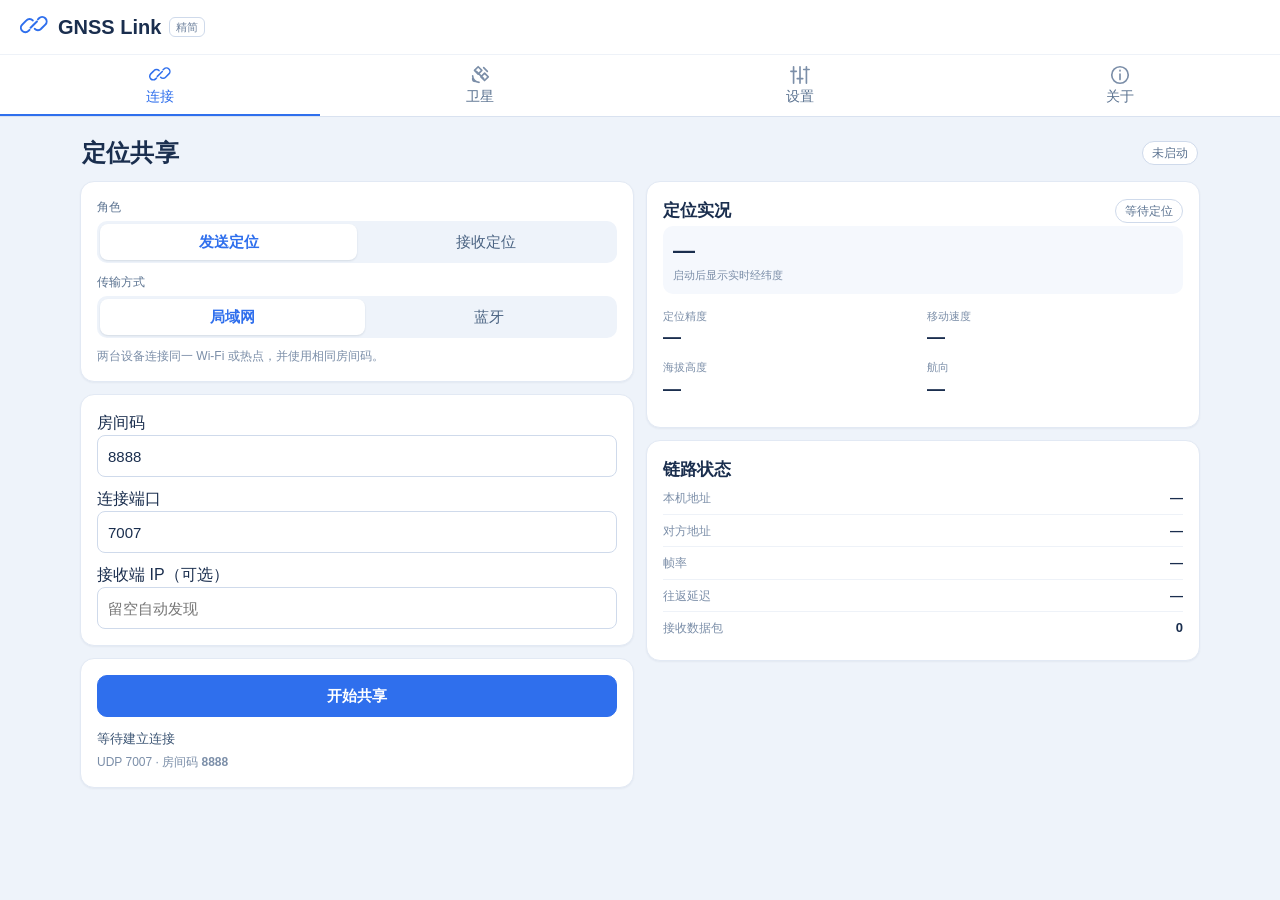
==== gpslink/app/src/main/assets/ui-lite/index.html @ b135b587 "feat: 最低版本降到 Android 4.4，按 WebView 内核自动切换精简界面 原生侧 - minSdk 26 -> 19；appcompat 1.7.0 -> 1.6.1（1.7.0 的" ====
<!doctype html>
<html lang="zh-CN">
  <head>
    <meta charset="utf-8" />
    <meta
      name="viewport"
      content="width=device-width,initial-scale=1,maximum-scale=1,user-scalable=no"
    />
    <title>GNSS Link</title>
    <link rel="stylesheet" href="app.css" />
  </head>
  <body>
    <!-- 图标与国旗：老内核要求 <use> 走 xlink:href，symbol 自带 viewBox -->
    <svg class="symbols" xmlns:xlink="http://www.w3.org/1999/xlink" aria-hidden="true">
      <defs>
        <symbol id="link" viewBox="0 0 24 24">
          <path
            d="m9 15 6-6M8 17l-1 1a4 4 0 0 1-6-6l4-4a4 4 0 0 1 6 0m2 8a4 4 0 0 0 6 0l4-4a4 4 0 0 0-6-6l-1 1"
            transform="translate(1 0) scale(.9)"
          />
        </symbol>
        <symbol id="sat" viewBox="0 0 24 24">
          <path
            d="m8 8 8 8m-6-13 4 4-4 4-4-4Zm7 7 4 4-4 4-4-4ZM4 13a7 7 0 0 0 7 7m-7-4a3 3 0 0 0 3 3m9-15 4 4"
          />
        </symbol>
        <symbol id="settings" viewBox="0 0 24 24">
          <path d="M5 3v18m7-18v18m7-18v18M2 8h6m1 8h6m1-10h6" />
        </symbol>
        <symbol id="info" viewBox="0 0 24 24">
          <circle cx="12" cy="12" r="9" />
          <path d="M12 11v6m0-10v.6" />
        </symbol>
        <symbol id="arrow" viewBox="0 0 24 24">
          <path d="M4 12h16m-6-6 6 6-6 6" />
        </symbol>
        <symbol id="flag-us" viewBox="0 0 24 16">
          <rect width="24" height="16" fill="#fff" />
          <g fill="#c8102e">
            <rect width="24" height="2.29" y="0" />
            <rect width="24" height="2.29" y="4.57" />
            <rect width="24" height="2.29" y="9.14" />
            <rect width="24" height="2.29" y="13.71" />
          </g>
          <rect width="10" height="9.14" fill="#3d4f9f" />
        </symbol>
        <symbol id="flag-cn" viewBox="0 0 24 16">
          <rect width="24" height="16" fill="#de2910" />
          <path
            d="M4.4 2.1 5.44 4.72 8.25 4.85 6.05 6.5 6.8 9.2 4.4 7.6 2 9.2 2.75 6.5 .55 4.85 3.36 4.72Z"
            fill="#ffde00"
          />
          <g fill="#ffde00">
            <circle cx="7.4" cy="2.4" r=".62" />
            <circle cx="8.6" cy="3.9" r=".62" />
            <circle cx="8.5" cy="5.9" r=".62" />
            <circle cx="7.2" cy="7.3" r=".62" />
          </g>
        </symbol>
        <symbol id="flag-ru" viewBox="0 0 24 16">
          <rect width="24" height="5.34" fill="#fff" />
          <rect width="24" height="5.34" y="5.34" fill="#0039a6" />
          <rect width="24" height="5.34" y="10.68" fill="#d52b1e" />
        </symbol>
        <symbol id="flag-eu" viewBox="0 0 24 16">
          <rect width="24" height="16" fill="#003399" />
          <g fill="#ffcc00">
            <circle cx="12" cy="3.1" r=".85" />
            <circle cx="12" cy="12.9" r=".85" />
            <circle cx="6.9" cy="4.6" r=".85" />
            <circle cx="17.1" cy="4.6" r=".85" />
            <circle cx="4.2" cy="8" r=".85" />
            <circle cx="19.8" cy="8" r=".85" />
            <circle cx="6.9" cy="11.4" r=".85" />
            <circle cx="17.1" cy="11.4" r=".85" />
          </g>
        </symbol>
        <symbol id="flag-jp" viewBox="0 0 24 16">
          <rect width="24" height="16" fill="#fff" />
          <circle cx="12" cy="8" r="4.2" fill="#bc002d" />
        </symbol>
        <symbol id="flag-in" viewBox="0 0 24 16">
          <rect width="24" height="5.34" fill="#ff9933" />
          <rect width="24" height="5.34" y="5.34" fill="#fff" />
          <rect width="24" height="5.34" y="10.68" fill="#138808" />
          <circle cx="12" cy="8" r="1.8" fill="none" stroke="#000080" stroke-width=".55" />
          <circle cx="12" cy="8" r=".45" fill="#000080" />
        </symbol>
        <symbol id="flag-globe" viewBox="0 0 24 16">
          <rect width="24" height="16" fill="#5b6b82" />
          <circle cx="12" cy="8" r="5" fill="none" stroke="#dfe8f5" stroke-width=".8" />
          <ellipse cx="12" cy="8" rx="2.2" ry="5" fill="none" stroke="#dfe8f5" stroke-width=".7" />
          <path d="M7 5.6h10M7 10.4h10" stroke="#dfe8f5" stroke-width=".7" />
        </symbol>
      </defs>
    </svg>

    <header class="topbar">
      <div class="brand">
        <span class="brand-icon"><svg><use xlink:href="#link" /></svg></span>
        <b>GNSS Link</b>
        <span class="brand-tag">精简</span>
      </div>
      <div class="tabs" id="tabs">
        <button type="button" class="tab on" data-tab="link" aria-selected="true">
          <svg><use xlink:href="#link" /></svg><span>连接</span>
        </button>
        <button type="button" class="tab" data-tab="satellites" aria-selected="false">
          <svg><use xlink:href="#sat" /></svg><span>卫星</span>
        </button>
        <button type="button" class="tab" data-tab="settings" aria-selected="false">
          <svg><use xlink:href="#settings" /></svg><span>设置</span>
        </button>
        <button type="button" class="tab" data-tab="about" aria-selected="false">
          <svg><use xlink:href="#info" /></svg><span>关于</span>
        </button>
      </div>
    </header>

    <main>
      <!-- ==================== 连接 ==================== -->
      <section class="page" id="page-link">
        <div class="page-head">
          <h1>定位共享</h1>
          <span class="state" id="state">未启动</span>
        </div>

        <div class="cols">
          <div class="col">
            <div class="card">
              <div class="field">
                <span class="label">角色</span>
                <div class="seg" id="role">
                  <button type="button" class="seg-btn on" data-value="sender" aria-selected="true">发送定位</button>
                  <button type="button" class="seg-btn" data-value="receiver" aria-selected="false">接收定位</button>
                </div>
              </div>
              <div class="field">
                <span class="label">传输方式</span>
                <div class="seg" id="mode">
                  <button type="button" class="seg-btn on" data-value="lan" aria-selected="true">局域网</button>
                  <button type="button" class="seg-btn" data-value="bt" aria-selected="false">蓝牙</button>
                </div>
              </div>
              <p class="hint" id="action-hint">两台设备连接同一 Wi-Fi 或热点，并使用相同房间码。</p>
            </div>

            <div class="card">
              <div class="field">
                <label for="sid">房间码</label>
                <input id="sid" type="text" maxlength="64" autocomplete="off" value="8888" />
              </div>
              <div id="lan-settings">
                <div class="field">
                  <label for="port">连接端口</label>
                  <input id="port" type="number" min="1024" max="65535" value="7007" />
                </div>
                <div class="field">
                  <label for="host">接收端 IP（可选）</label>
                  <input id="host" type="text" autocomplete="off" placeholder="留空自动发现" />
                </div>
              </div>
              <div id="bt-settings" hidden>
                <span class="label">蓝牙设备</span>
                <div class="inline-row">
                  <span class="value" id="bt-device">未选择设备</span>
                  <button type="button" class="btn small" id="pick-bt">选择设备</button>
                </div>
                <p class="hint">共享端选择已配对的接收设备，接收端直接开始接收。</p>
              </div>
            </div>

            <div class="card">
              <div class="btn-row">
                <button type="button" class="btn primary block" id="start">开始共享</button>
                <button type="button" class="btn danger block" id="stop" hidden>停止共享</button>
              </div>
              <p class="note" id="peer">等待建立连接</p>
              <p class="note dim">
                <span id="mode-label">UDP 7007</span> · 房间码
                <b id="room-label">8888</b>
              </p>
            </div>
          </div>

          <div class="col">
            <div class="card">
              <div class="card-head">
                <h2>定位实况</h2>
                <span class="badge" id="fix-badge">等待定位</span>
              </div>
              <div class="coord">
                <b id="coordinates">—</b>
                <small id="coord-sub">启动后显示实时经纬度</small>
              </div>
              <div class="metrics">
                <div class="metric"><span>定位精度</span><b id="accuracy">—</b></div>
                <div class="metric"><span>移动速度</span><b id="speed">—</b></div>
                <div class="metric"><span>海拔高度</span><b id="altitude">—</b></div>
                <div class="metric"><span>航向</span><b id="bearing">—</b></div>
              </div>
              <p class="note dim" id="age"></p>
            </div>

            <div class="card">
              <div class="card-head">
                <h2>链路状态</h2>
              </div>
              <div class="kv"><span>本机地址</span><b id="local-ip">—</b></div>
              <div class="kv"><span>对方地址</span><b id="peer-addr">—</b></div>
              <div class="kv"><span>帧率</span><b id="rate">—</b></div>
              <div class="kv"><span id="latency-label">往返延迟</span><b id="latency">—</b></div>
              <div class="kv"><span>接收数据包</span><b id="packets">0</b></div>
            </div>
          </div>
        </div>
      </section>

      <!-- ==================== 卫星 ==================== -->
      <section class="page" id="page-satellites" hidden>
        <div class="page-head">
          <h1>卫星观测</h1>
          <span class="badge" id="sat-count">可见 0 · 定位 0</span>
        </div>
        <div class="card">
          <p class="note dim" id="sat-source">本机 GNSS 信号</p>
          <div class="sat-head">
            <span class="c-id">卫星</span>
            <span class="c-band">频段</span>
            <span class="c-cn0">信号 dB-Hz</span>
          </div>
          <div class="sat-body" id="sat-body">
            <p class="note dim">等待卫星数据</p>
          </div>
          <p class="hint" id="sat-hint">开启系统定位，到室外或窗边接收信号。</p>
        </div>
      </section>

      <!-- ==================== 设置 ==================== -->
      <section class="page" id="page-settings" hidden>
        <div class="page-head">
          <h1>偏好设置</h1>
        </div>

        <div class="cols">
          <div class="col">
            <div class="card">
              <h2>定位频率</h2>
              <span class="label">发送采样</span>
              <div class="seg" id="sample">
                <button type="button" class="seg-btn on" data-value="1000" aria-selected="true">1 Hz</button>
                <button type="button" class="seg-btn" data-value="500" aria-selected="false">2 Hz</button>
                <button type="button" class="seg-btn" data-value="200" aria-selected="false">5 Hz</button>
                <button type="button" class="seg-btn" data-value="100" aria-selected="false">10 Hz</button>
              </div>
              <span class="label">接收注入</span>
              <div class="seg" id="inject">
                <button type="button" class="seg-btn" data-value="1000" aria-selected="false">1 Hz</button>
                <button type="button" class="seg-btn" data-value="200" aria-selected="false">5 Hz</button>
                <button type="button" class="seg-btn on" data-value="100" aria-selected="true">10 Hz</button>
              </div>
              <p class="hint">实际采样频率取决于发送设备的定位能力。</p>
            </div>

            <div class="card">
              <h2>界面显示</h2>
              <span class="label">屏幕方向</span>
              <div class="seg" id="orientation">
                <button type="button" class="seg-btn on" data-value="auto" aria-selected="true">跟随系统</button>
                <button type="button" class="seg-btn" data-value="landscape" aria-selected="false">强制横屏</button>
                <button type="button" class="seg-btn" data-value="portrait" aria-selected="false">强制竖屏</button>
              </div>
              <p class="hint">车机把界面锁成竖屏时，可在这里强制横屏。</p>
            </div>
          </div>

          <div class="col">
            <div class="card">
              <h2>开关</h2>
              <label class="switch-row">
                <span class="switch-text">
                  <span class="switch-label">开机自动启动</span>
                  <span class="hint" id="autostart-hint">按上次使用的角色与参数自动运行。</span>
                </span>
                <input type="checkbox" class="switch" id="autostart" />
              </label>

              <label class="switch-row">
                <span class="switch-text">
                  <span class="switch-label">NMEA 输出</span>
                  <span class="hint" id="nmea-state">未开启</span>
                </span>
                <input type="checkbox" class="switch" id="nmea" />
              </label>
              <div class="field">
                <label for="nmea-port">NMEA 端口</label>
                <input id="nmea-port" type="number" min="1024" max="65535" value="10110" />
              </div>

              <label class="switch-row">
                <span class="switch-text">
                  <span class="switch-label">轨迹记录</span>
                  <span class="hint">收到定位时按帧落盘，可离线回放。</span>
                </span>
                <input type="checkbox" class="switch" id="track-toggle" />
              </label>
            </div>

            <div class="card">
              <div class="card-head">
                <h2>设备授权</h2>
              </div>
              <div class="kv"><span>定位权限</span><b id="check-location">待检查</b></div>
              <div class="kv"><span>模拟位置应用</span><b id="check-mock">待检查</b></div>
              <div class="btn-row">
                <button type="button" class="btn small" id="permissions">授予权限</button>
                <button type="button" class="btn small" id="mock">开发者选项</button>
                <button type="button" class="btn small" id="recheck">重新检查</button>
              </div>
              <p class="hint">接收端需把 GNSS Link 设为模拟位置应用。</p>
            </div>

            <div class="card">
              <h2>运行日志</h2>
              <pre class="logs" id="logs">暂无日志</pre>
            </div>
          </div>
        </div>
      </section>

      <!-- ==================== 关于 ==================== -->
      <section class="page" id="page-about" hidden>
        <div class="page-head">
          <h1>关于</h1>
        </div>

        <div class="cols">
          <div class="col">
            <div class="card">
              <div class="about-head">
                <span class="about-icon"><svg><use xlink:href="#link" /></svg></span>
                <div>
                  <b class="about-name">GNSS Link</b>
                  <span class="hint">把本机定位共享到平板或车机</span>
                  <div class="about-version">版本 <b id="about-version">1.2.6</b></div>
                </div>
              </div>
            </div>

            <div class="card">
              <h2>作者</h2>
              <p class="value">小磊</p>
            </div>

            <div class="card">
              <h2>更新</h2>
              <div class="btn-row">
                <button type="button" class="btn" id="check-update">检查更新</button>
                <button type="button" class="btn" id="open-log">更新日志</button>
              </div>
              <p class="hint" id="update-state">当前版本 1.2.6，点按钮可立即检查。</p>
            </div>
          </div>

          <div class="col">
            <div class="card">
              <h2>GitHub 项目</h2>
              <p class="value link">https://github.com/zhaokelei/gnss-link</p>
              <div class="btn-row">
                <button type="button" class="btn small" data-open="https://github.com/zhaokelei/gnss-link">打开</button>
                <button type="button" class="btn small" data-copy="https://github.com/zhaokelei/gnss-link">复制</button>
              </div>
            </div>

            <div class="card">
              <h2>主页</h2>
              <p class="value link">www.iqiq.cn</p>
              <div class="btn-row">
                <button type="button" class="btn small" data-open="https://www.iqiq.cn">打开</button>
                <button type="button" class="btn small" data-copy="https://www.iqiq.cn">复制</button>
              </div>
            </div>
          </div>
        </div>
      </section>
    </main>

    <div class="modal" id="log-modal" hidden>
      <div class="modal-mask" id="log-mask"></div>
      <div class="modal-card">
        <div class="card-head">
          <h2>更新日志</h2>
          <button type="button" class="btn small" id="log-close">关闭</button>
        </div>
        <div class="log-body" id="log-body">
          <p class="hint">正在获取…</p>
        </div>
        <button type="button" class="btn small block" id="log-retry" hidden>重试</button>
      </div>
    </div>

    <div class="notice" id="notice" hidden></div>

    <script src="app.js"></script>
  </body>
</html>
---- gpslink/app/src/main/assets/ui-lite/app.css ----
/* GNSS Link · 精简界面（低版本 WebView / Chromium 30+ 车机）
   兼容约束：不使用 CSS 变量、gap、grid、clamp、inset、aspect-ratio、
   backdrop-filter、color-mix。全部字面色值，纯色卡片。 */

* {
  box-sizing: border-box;
}

/* 老内核的 UA 样式 [hidden]{display:none} 会被 .btn.block 之类的 display 覆盖 */
[hidden] {
  display: none !important;
}

html,
body {
  margin: 0;
  padding: 0;
}

body {
  background: #eef3fa;
  color: #1a2e4e;
  font-family: "Droid Sans Fallback", "Noto Sans CJK SC", "Source Han Sans SC",
    "Microsoft YaHei", "Helvetica Neue", Arial, sans-serif;
  font-size: 14px;
  line-height: 1.5;
  -webkit-text-size-adjust: 100%;
}

b,
h1,
h2 {
  font-weight: bold;
}

h1 {
  margin: 0;
  font-size: 19px;
  letter-spacing: 0.2px;
}

h2 {
  margin: 0 0 8px;
  font-size: 15px;
}

.symbols {
  position: absolute;
  width: 0;
  height: 0;
  overflow: hidden;
}

/* ==================== 顶栏 ==================== */
.topbar {
  background: #ffffff;
  border-bottom: 1px solid #d9e2f0;
}

.brand {
  display: -webkit-flex;
  display: flex;
  -webkit-align-items: center;
  align-items: center;
  height: 46px;
  padding: 0 12px;
}

.brand-icon {
  width: 24px;
  height: 24px;
  margin-right: 6px;
}

.brand-icon svg,
.about-icon svg {
  display: block;
  width: 22px;
  height: 22px;
  fill: none;
  stroke: #2f6fed;
  stroke-width: 1.9;
  stroke-linecap: round;
  stroke-linejoin: round;
}

.brand b {
  font-size: 17px;
}

.brand-tag {
  margin-left: 8px;
  padding: 1px 6px;
  border: 1px solid #cfdaeb;
  border-radius: 6px;
  color: #6b7f9b;
  font-size: 11px;
  line-height: 16px;
}

.tabs {
  display: -webkit-flex;
  display: flex;
  border-top: 1px solid #eef2f8;
}

.tab {
  -webkit-flex: 1 1 auto;
  flex: 1 1 auto;
  display: block;
  padding: 7px 2px 6px;
  border: 0;
  border-bottom: 2px solid transparent;
  background: transparent;
  color: #5a7290;
  font-family: inherit;
  font-size: 12px;
  text-align: center;
  -webkit-appearance: none;
  appearance: none;
}

.tab svg {
  display: block;
  width: 20px;
  height: 20px;
  margin: 0 auto 2px;
  fill: none;
  stroke: #7b8ea8;
  stroke-width: 1.8;
  stroke-linecap: round;
  stroke-linejoin: round;
}

.tab span {
  display: block;
}

.tab.on {
  border-bottom-color: #2f6fed;
  color: #2f6fed;
}

.tab.on svg {
  stroke: #2f6fed;
}

/* ==================== 页面骨架 ==================== */
main {
  padding: 10px 10px 24px;
}

.page[hidden] {
  display: none;
}

.page-head {
  display: -webkit-flex;
  display: flex;
  -webkit-align-items: center;
  align-items: center;
  -webkit-justify-content: space-between;
  justify-content: space-between;
  margin: 2px 2px 10px;
}

.state,
.badge {
  display: inline-block;
  padding: 2px 9px;
  border: 1px solid #cfdaeb;
  border-radius: 20px;
  background: #ffffff;
  color: #5a7290;
  font-size: 12px;
  font-weight: normal;
  line-height: 18px;
  white-space: nowrap;
}

.state.online,
.badge.ok {
  border-color: #b7dcc6;
  background: #eef8f1;
  color: #1f8a4c;
}

.state.waiting {
  border-color: #efd8ae;
  background: #fdf6e8;
  color: #9a6a13;
}

/* ==================== 卡片 ==================== */
.cols {
  margin: 0;
}

.card {
  margin: 0 0 10px;
  padding: 12px;
  border: 1px solid #e2e9f4;
  border-radius: 12px;
  background: #ffffff;
  box-shadow: 0 1px 2px rgba(26, 46, 78, 0.05);
}

.card-head {
  display: -webkit-flex;
  display: flex;
  -webkit-align-items: center;
  align-items: center;
  -webkit-justify-content: space-between;
  justify-content: space-between;
}

.card-head h2 {
  margin: 0;
}

/* ==================== 分段控件 ==================== */
.field {
  margin-bottom: 10px;
}

.field:last-child {
  margin-bottom: 0;
}

.label {
  display: block;
  margin: 0 0 5px;
  color: #5a7290;
  font-size: 12px;
}

.seg {
  display: -webkit-flex;
  display: flex;
  padding: 3px;
  border-radius: 10px;
  background: #eef3fa;
}

.seg-btn {
  -webkit-flex: 1 1 auto;
  flex: 1 1 auto;
  padding: 8px 4px;
  border: 0;
  border-radius: 8px;
  background: transparent;
  color: #4a6382;
  font-family: inherit;
  font-size: 13px;
  line-height: 18px;
  -webkit-appearance: none;
  appearance: none;
}

.seg-btn.on {
  background: #ffffff;
  color: #2f6fed;
  font-weight: bold;
  box-shadow: 0 1px 2px rgba(26, 46, 78, 0.12);
}

.seg-btn[disabled] {
  opacity: 0.6;
}

/* ==================== 表单 ==================== */
label {
  display: block;
}

input[type="text"],
input[type="number"] {
  display: block;
  width: 100%;
  height: 38px;
  padding: 0 10px;
  border: 1px solid #cfdaeb;
  border-radius: 8px;
  background: #ffffff;
  color: #1a2e4e;
  font-family: inherit;
  font-size: 14px;
  -webkit-appearance: none;
  appearance: none;
}

input[disabled] {
  background: #f4f7fc;
  color: #8fa2b9;
}

.hint {
  display: block;
  margin: 6px 0 0;
  color: #7b8ea8;
  font-size: 12px;
  line-height: 1.45;
}

.switch-text .hint {
  margin-top: 2px;
}

.note {
  margin: 8px 0 0;
  color: #3c5574;
  font-size: 13px;
}

.note.dim {
  margin-top: 4px;
  color: #7b8ea8;
  font-size: 12px;
}

.value {
  margin: 0;
  color: #1a2e4e;
  font-size: 14px;
  word-wrap: break-word;
  word-break: break-all;
}

.value.link {
  color: #2f6fed;
}

.inline-row {
  display: -webkit-flex;
  display: flex;
  -webkit-align-items: center;
  align-items: center;
  -webkit-justify-content: space-between;
  justify-content: space-between;
  padding: 6px 0;
  border-bottom: 1px solid #eef2f8;
}

.inline-row .value {
  -webkit-flex: 1 1 auto;
  flex: 1 1 auto;
  padding-right: 10px;
  color: #3c5574;
  font-size: 13px;
}

/* ==================== 按钮 ==================== */
.btn {
  display: inline-block;
  height: 40px;
  padding: 0 14px;
  border: 1px solid #cfdaeb;
  border-radius: 10px;
  background: #ffffff;
  color: #1a2e4e;
  font-family: inherit;
  font-size: 14px;
  line-height: 38px;
  text-align: center;
  -webkit-appearance: none;
  appearance: none;
}

.btn.primary {
  border-color: #2f6fed;
  background: #2f6fed;
  color: #ffffff;
  font-weight: bold;
}

.btn.danger {
  border-color: #e2b6b2;
  color: #b93b32;
}

.btn.small {
  height: 32px;
  padding: 0 10px;
  border-radius: 8px;
  font-size: 12px;
  line-height: 30px;
}

.btn.block {
  display: block;
  width: 100%;
}

.btn[disabled] {
  opacity: 0.5;
}

.btn-row {
  display: -webkit-flex;
  display: flex;
  -webkit-flex-wrap: wrap;
  flex-wrap: wrap;
  margin: 0 -4px;
}

.btn-row .btn {
  -webkit-flex: 1 1 auto;
  flex: 1 1 auto;
  margin: 0 4px 4px;
}

/* ==================== 开关行 ==================== */
.switch-row {
  display: -webkit-flex;
  display: flex;
  -webkit-align-items: center;
  align-items: center;
  -webkit-justify-content: space-between;
  justify-content: space-between;
  padding: 9px 0;
  border-bottom: 1px solid #eef2f8;
}

.switch-row:last-child {
  border-bottom: 0;
}

.switch-text {
  -webkit-flex: 1 1 auto;
  flex: 1 1 auto;
  padding-right: 12px;
}

.switch-label {
  display: block;
  margin-bottom: 2px;
  font-size: 14px;
}

input.switch {
  -webkit-flex: 0 0 auto;
  flex: 0 0 auto;
  width: 24px;
  height: 24px;
  margin: 0;
  padding: 0;
}

/* ==================== 定位实况 ==================== */
.coord {
  margin: 2px 0 10px;
  padding: 10px;
  border-radius: 10px;
  background: #f5f8fd;
}

.coord b {
  display: block;
  color: #1a2e4e;
  font-size: 17px;
  line-height: 1.35;
  word-wrap: break-word;
}

.coord small {
  display: block;
  margin-top: 2px;
  color: #7b8ea8;
  font-size: 11px;
}

.metrics {
  display: -webkit-flex;
  display: flex;
  -webkit-flex-wrap: wrap;
  flex-wrap: wrap;
  margin: 0 -4px;
}

.metric {
  width: 50%;
  padding: 4px;
}

.metric span {
  display: block;
  color: #7b8ea8;
  font-size: 11px;
}

.metric b {
  display: block;
  font-size: 15px;
  white-space: nowrap;
  overflow: hidden;
  text-overflow: ellipsis;
}

.kv {
  display: -webkit-flex;
  display: flex;
  -webkit-align-items: baseline;
  align-items: baseline;
  -webkit-justify-content: space-between;
  justify-content: space-between;
  padding: 6px 0;
  border-bottom: 1px solid #eef2f8;
}

.kv:last-child {
  border-bottom: 0;
}

.kv span {
  color: #7b8ea8;
  font-size: 12px;
}

.kv b {
  padding-left: 10px;
  font-size: 13px;
  text-align: right;
  word-wrap: break-word;
  word-break: break-all;
}

/* ==================== 卫星表 ==================== */
.sat-head,
.sat-row {
  display: -webkit-flex;
  display: flex;
  -webkit-align-items: center;
  align-items: center;
  padding: 6px 0;
}

.sat-head {
  border-bottom: 1px solid #d9e2f0;
  color: #7b8ea8;
  font-size: 11px;
}

.sat-row {
  border-bottom: 1px solid #eef2f8;
}

.sat-row:last-child {
  border-bottom: 0;
}

.c-id {
  -webkit-flex: 0 0 96px;
  flex: 0 0 96px;
  display: -webkit-flex;
  display: flex;
  -webkit-align-items: center;
  align-items: center;
}

.c-band {
  -webkit-flex: 0 0 72px;
  flex: 0 0 72px;
  color: #5a7290;
  font-size: 12px;
}

.c-cn0 {
  -webkit-flex: 1 1 auto;
  flex: 1 1 auto;
  color: #1a2e4e;
  font-size: 13px;
  text-align: right;
}

.sat-head .c-cn0 {
  color: #7b8ea8;
  font-size: 11px;
}

.sat-body {
  margin-bottom: 10px;
}

.sat-row.used .c-cn0,
.sat-row.used .c-id b {
  color: #2f6fed;
}

.flag {
  -webkit-flex: 0 0 auto;
  flex: 0 0 auto;
  display: block;
  width: 16px;
  height: 11px;
  margin-right: 6px;
  border: 1px solid rgba(26, 46, 78, 0.12);
  border-radius: 1px;
}

.c-id b {
  font-size: 13px;
}

/* ==================== 关于 ==================== */
.about-head {
  display: -webkit-flex;
  display: flex;
  -webkit-align-items: flex-start;
  align-items: flex-start;
}

.about-icon {
  -webkit-flex: 0 0 auto;
  flex: 0 0 auto;
  width: 44px;
  height: 44px;
  margin-right: 10px;
  padding: 10px;
  border-radius: 12px;
  background: #eaf1fd;
}

.about-icon svg {
  width: 24px;
  height: 24px;
}

.about-name {
  display: block;
  font-size: 16px;
}

.about-version {
  margin-top: 4px;
  color: #7b8ea8;
  font-size: 12px;
}

/* ==================== 日志 ==================== */
.logs {
  max-height: 150px;
  margin: 0;
  padding: 8px;
  overflow-y: auto;
  border-radius: 8px;
  background: #f5f8fd;
  color: #3c5574;
  font-family: "Droid Sans Mono", Menlo, Consolas, monospace;
  font-size: 11px;
  line-height: 1.5;
  white-space: pre-wrap;
  word-wrap: break-word;
}

/* ==================== 弹层 ==================== */
.modal {
  position: fixed;
  left: 0;
  top: 0;
  right: 0;
  bottom: 0;
  z-index: 50;
}

.modal[hidden] {
  display: none;
}

.modal-mask {
  position: absolute;
  left: 0;
  top: 0;
  right: 0;
  bottom: 0;
  background: rgba(16, 34, 58, 0.45);
}

.modal-card {
  position: absolute;
  left: 10px;
  right: 10px;
  top: 36px;
  bottom: 36px;
  display: -webkit-flex;
  display: flex;
  -webkit-flex-direction: column;
  flex-direction: column;
  padding: 12px;
  border-radius: 14px;
  background: #ffffff;
}

.log-body {
  -webkit-flex: 1 1 auto;
  flex: 1 1 auto;
  margin: 8px 0;
  overflow-y: auto;
  -webkit-overflow-scrolling: touch;
}

.log-body p {
  margin: 0 0 6px;
  color: #3c5574;
  font-size: 12px;
  line-height: 1.5;
}

.log-body p.log-h {
  margin: 10px 0 4px;
  padding-bottom: 3px;
  border-bottom: 1px solid #eef2f8;
  color: #2f6fed;
  font-size: 13px;
  font-weight: bold;
}

.log-body p.log-note {
  color: #7b8ea8;
  font-size: 11px;
}

/* ==================== 提示条 ==================== */
.notice {
  position: fixed;
  left: 50%;
  bottom: 18px;
  z-index: 60;
  width: 276px;
  margin-left: -138px;
  padding: 9px 12px;
  border-radius: 10px;
  background: #1a2e4e;
  color: #ffffff;
  font-size: 13px;
  text-align: center;
}

.notice[hidden] {
  display: none;
}

/* ==================== 宽屏：车机横屏 / 平板 ==================== */
@media (min-width: 700px) {
  body {
    font-size: 16px;
  }

  .brand {
    height: 54px;
    padding: 0 20px;
  }

  .brand b {
    font-size: 20px;
  }

  .brand-icon {
    width: 30px;
    height: 30px;
    margin-right: 8px;
  }

  .brand-icon svg {
    width: 28px;
    height: 28px;
  }

  .tab {
    padding: 9px 4px 8px;
    font-size: 14px;
  }

  .tab svg {
    width: 22px;
    height: 22px;
  }

  main {
    max-width: 1080px;
    margin: 0 auto;
    padding: 16px 20px 32px;
  }

  h1 {
    font-size: 24px;
  }

  h2 {
    font-size: 17px;
  }

  .cols {
    display: -webkit-flex;
    display: flex;
    margin: 0 -6px;
  }

  .col {
    -webkit-flex: 1 1 0;
    flex: 1 1 0;
    min-width: 0;
    padding: 0 6px;
  }

  .card {
    margin-bottom: 12px;
    padding: 16px;
    border-radius: 14px;
  }

  .seg-btn {
    padding: 9px 6px;
    font-size: 15px;
  }

  input[type="text"],
  input[type="number"] {
    height: 42px;
    font-size: 15px;
  }

  .btn {
    height: 42px;
    font-size: 15px;
    line-height: 40px;
  }

  .btn.small {
    height: 34px;
    font-size: 13px;
    line-height: 32px;
  }

  .coord b {
    font-size: 22px;
  }

  .sat-row,
  .sat-head {
    padding: 8px 0;
  }

  .c-id {
    -webkit-flex-basis: 130px;
    flex-basis: 130px;
  }

  .c-band {
    -webkit-flex-basis: 96px;
    flex-basis: 96px;
    font-size: 14px;
  }

  .c-cn0 {
    font-size: 15px;
  }

  .sat-row .c-id b {
    font-size: 15px;
  }

  .flag {
    width: 20px;
    height: 13px;
    margin-right: 8px;
  }

  .metric b {
    font-size: 18px;
  }

  .about-name {
    font-size: 18px;
  }

  .logs {
    max-height: 210px;
    font-size: 12px;
  }

  .modal-card {
    left: 50%;
    right: auto;
    top: 48px;
    bottom: 48px;
    width: 620px;
    margin-left: -310px;
    padding: 18px;
  }

  .log-body p {
    font-size: 13px;
  }
}

@media (min-width: 1000px) {
  main {
    max-width: 1160px;
  }
}
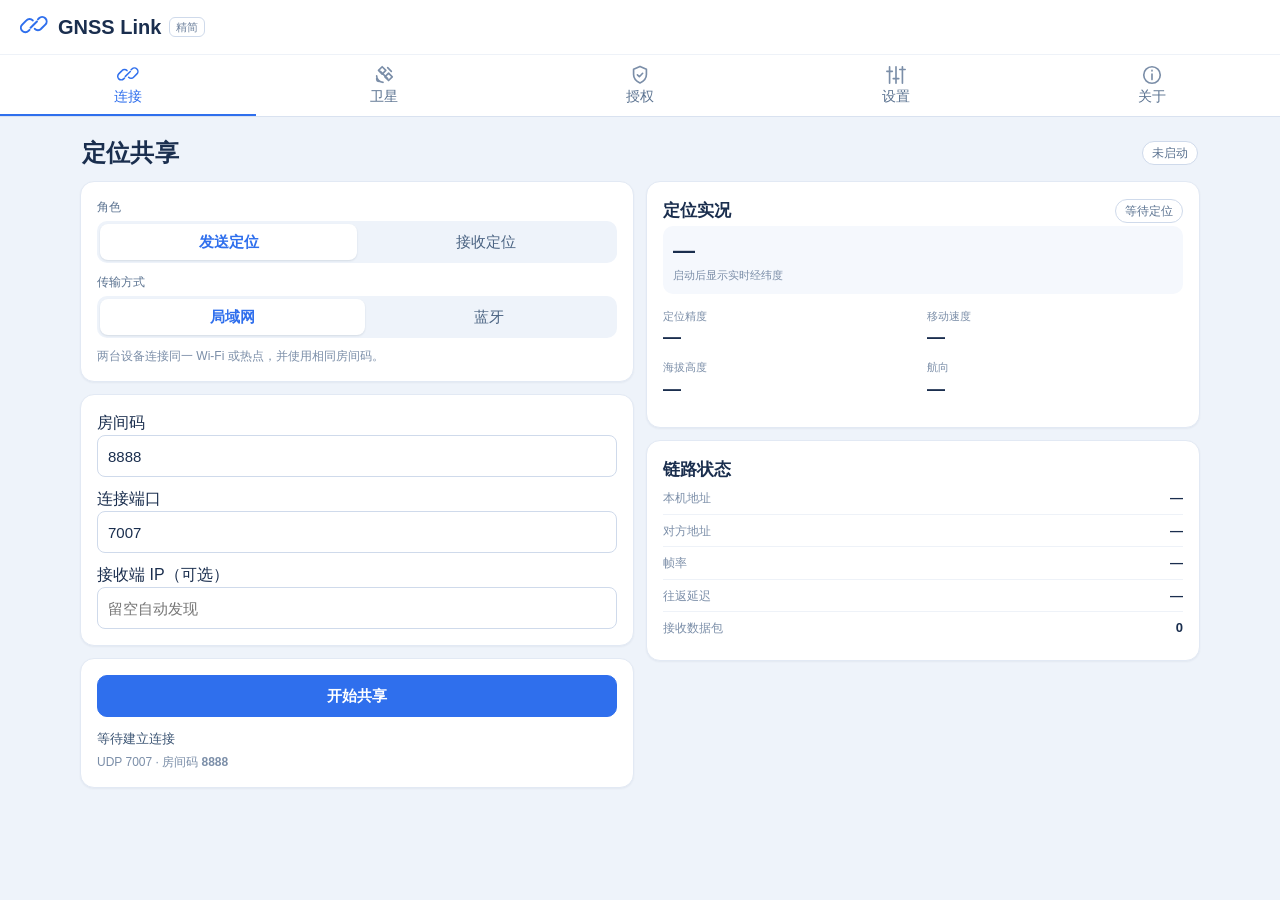
==== commit d8c0c659: "设备授权独立成页：新增授权页签，设置页只留参数与界面 - 主界面与精简版同步，把「授权状态」「命令行授权」两张卡从设置页搬到新的授权页 - 底部导航由四页签改为五页签（连接/卫星/授权/设置/关于），" ====
--- a/gpslink/app/src/main/assets/ui-lite/index.html
+++ b/gpslink/app/src/main/assets/ui-lite/index.html
@@ -24,6 +24,10 @@
             d="m8 8 8 8m-6-13 4 4-4 4-4-4Zm7 7 4 4-4 4-4-4ZM4 13a7 7 0 0 0 7 7m-7-4a3 3 0 0 0 3 3m9-15 4 4"
           />
         </symbol>
+        <symbol id="shield" viewBox="0 0 24 24">
+          <path d="M12 2.6 5 5.8v5.7c0 4.1 2.9 7.3 7 9.2 4.1-1.9 7-5.1 7-9.2V5.8Z" />
+          <path d="m9.2 11.8 2.1 2.1 3.6-3.8" />
+        </symbol>
         <symbol id="settings" viewBox="0 0 24 24">
           <path d="M5 3v18m7-18v18m7-18v18M2 8h6m1 8h6m1-10h6" />
         </symbol>
@@ -108,6 +112,9 @@
         <button type="button" class="tab" data-tab="satellites" aria-selected="false">
           <svg><use xlink:href="#sat" /></svg><span>卫星</span>
         </button>
+        <button type="button" class="tab" data-tab="access" aria-selected="false">
+          <svg><use xlink:href="#shield" /></svg><span>授权</span>
+        </button>
         <button type="button" class="tab" data-tab="settings" aria-selected="false">
           <svg><use xlink:href="#settings" /></svg><span>设置</span>
         </button>
@@ -236,6 +243,44 @@
         </div>
       </section>
 
+      <!-- ==================== 授权 ==================== -->
+      <section class="page" id="page-access" hidden>
+        <div class="page-head">
+          <h1>设备授权</h1>
+        </div>
+        <p class="hint" style="margin:0 0 10px">模拟位置授权、后台保活，以及开不了开发者选项时的命令行方案。</p>
+        <div class="cols">
+          <div class="col">
+            <div class="card">
+              <div class="card-head">
+                <h2>授权状态</h2>
+                <button type="button" class="btn small" id="recheck">重新检查</button>
+              </div>
+              <div class="kv"><span>系统版本</span><b id="auth-android">检测中</b></div>
+              <div class="kv"><span>授权方式</span><b id="auth-tier">检测中</b></div>
+              <div class="kv"><span>定位权限</span><b id="check-location">待检查</b></div>
+              <div class="kv"><span>模拟位置</span><b id="check-mock">待检查</b></div>
+              <p class="hint" id="auth-steps">正在检测授权方式…</p>
+              <p class="hint warn" id="auth-why" hidden></p>
+              <div class="btn-row">
+                <button type="button" class="btn small" id="permissions">授予权限</button>
+                <button type="button" class="btn small" id="mock">去授权</button>
+              </div>
+            </div>
+
+            <div class="card" id="adb-card">
+              <div class="card-head">
+                <h2>命令行授权</h2>
+                <button type="button" class="btn small" id="copy-adb">复制</button>
+              </div>
+              <p class="hint" id="adb-note">正在按系统版本生成命令…</p>
+              <pre class="cmd" id="adb-cmd">adb shell appops set top.wxip.gpslink android:mock_location allow</pre>
+              <p class="hint">验证是否生效：</p>
+              <pre class="cmd" id="adb-check">adb shell appops get top.wxip.gpslink android:mock_location</pre>
+            </div>
+          </div>
+        </div>
+      </section>
       <!-- ==================== 设置 ==================== -->
       <section class="page" id="page-settings" hidden>
         <div class="page-head">
@@ -306,19 +351,6 @@
               </label>
             </div>
 
-            <div class="card">
-              <div class="card-head">
-                <h2>设备授权</h2>
-              </div>
-              <div class="kv"><span>定位权限</span><b id="check-location">待检查</b></div>
-              <div class="kv"><span>模拟位置应用</span><b id="check-mock">待检查</b></div>
-              <div class="btn-row">
-                <button type="button" class="btn small" id="permissions">授予权限</button>
-                <button type="button" class="btn small" id="mock">开发者选项</button>
-                <button type="button" class="btn small" id="recheck">重新检查</button>
-              </div>
-              <p class="hint">接收端需把 GNSS Link 设为模拟位置应用。</p>
-            </div>
 
             <div class="card">
               <h2>运行日志</h2>
--- a/gpslink/app/src/main/assets/ui-lite/app.css
+++ b/gpslink/app/src/main/assets/ui-lite/app.css
@@ -304,6 +304,32 @@
 
 .switch-text .hint {
   margin-top: 2px;
+}
+
+/* 未授权原因：用主色强调，不引入额外警示色 */
+.hint.warn {
+  color: #2f6fed;
+  font-weight: bold;
+}
+
+/* 命令行块 */
+.cmd {
+  margin: 8px 0 0;
+  padding: 10px 12px;
+  background: #f2f6fc;
+  border: 1px solid #d3e0f0;
+  border-radius: 10px;
+  font-family: Consolas, Monaco, "Courier New", monospace;
+  font-size: 11px;
+  line-height: 1.5;
+  white-space: pre-wrap;
+  word-break: break-all;
+}
+
+/* 设置页被裁掉时把命令卡顶出来 */
+.card.warn-card {
+  border-color: #2f6fed;
+  box-shadow: 0 0 0 1px #2f6fed;
 }
 
 .note {
